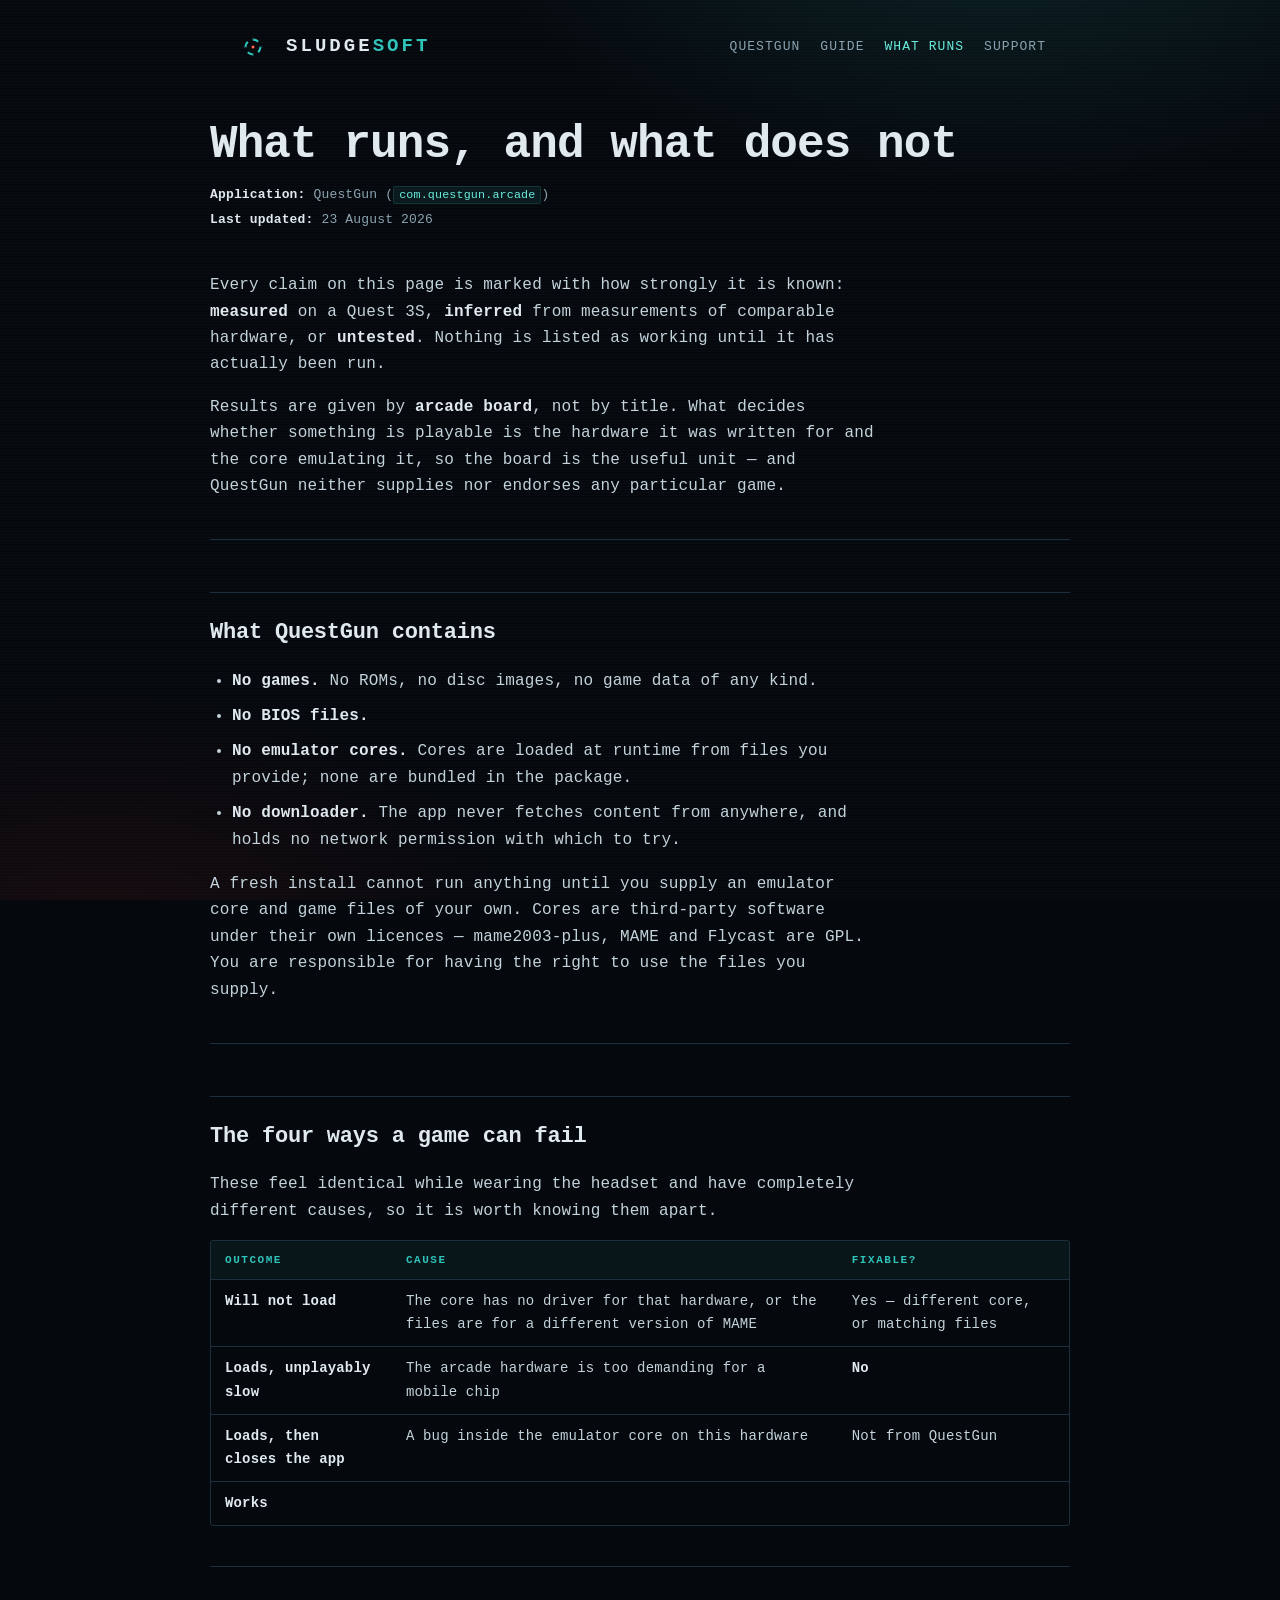
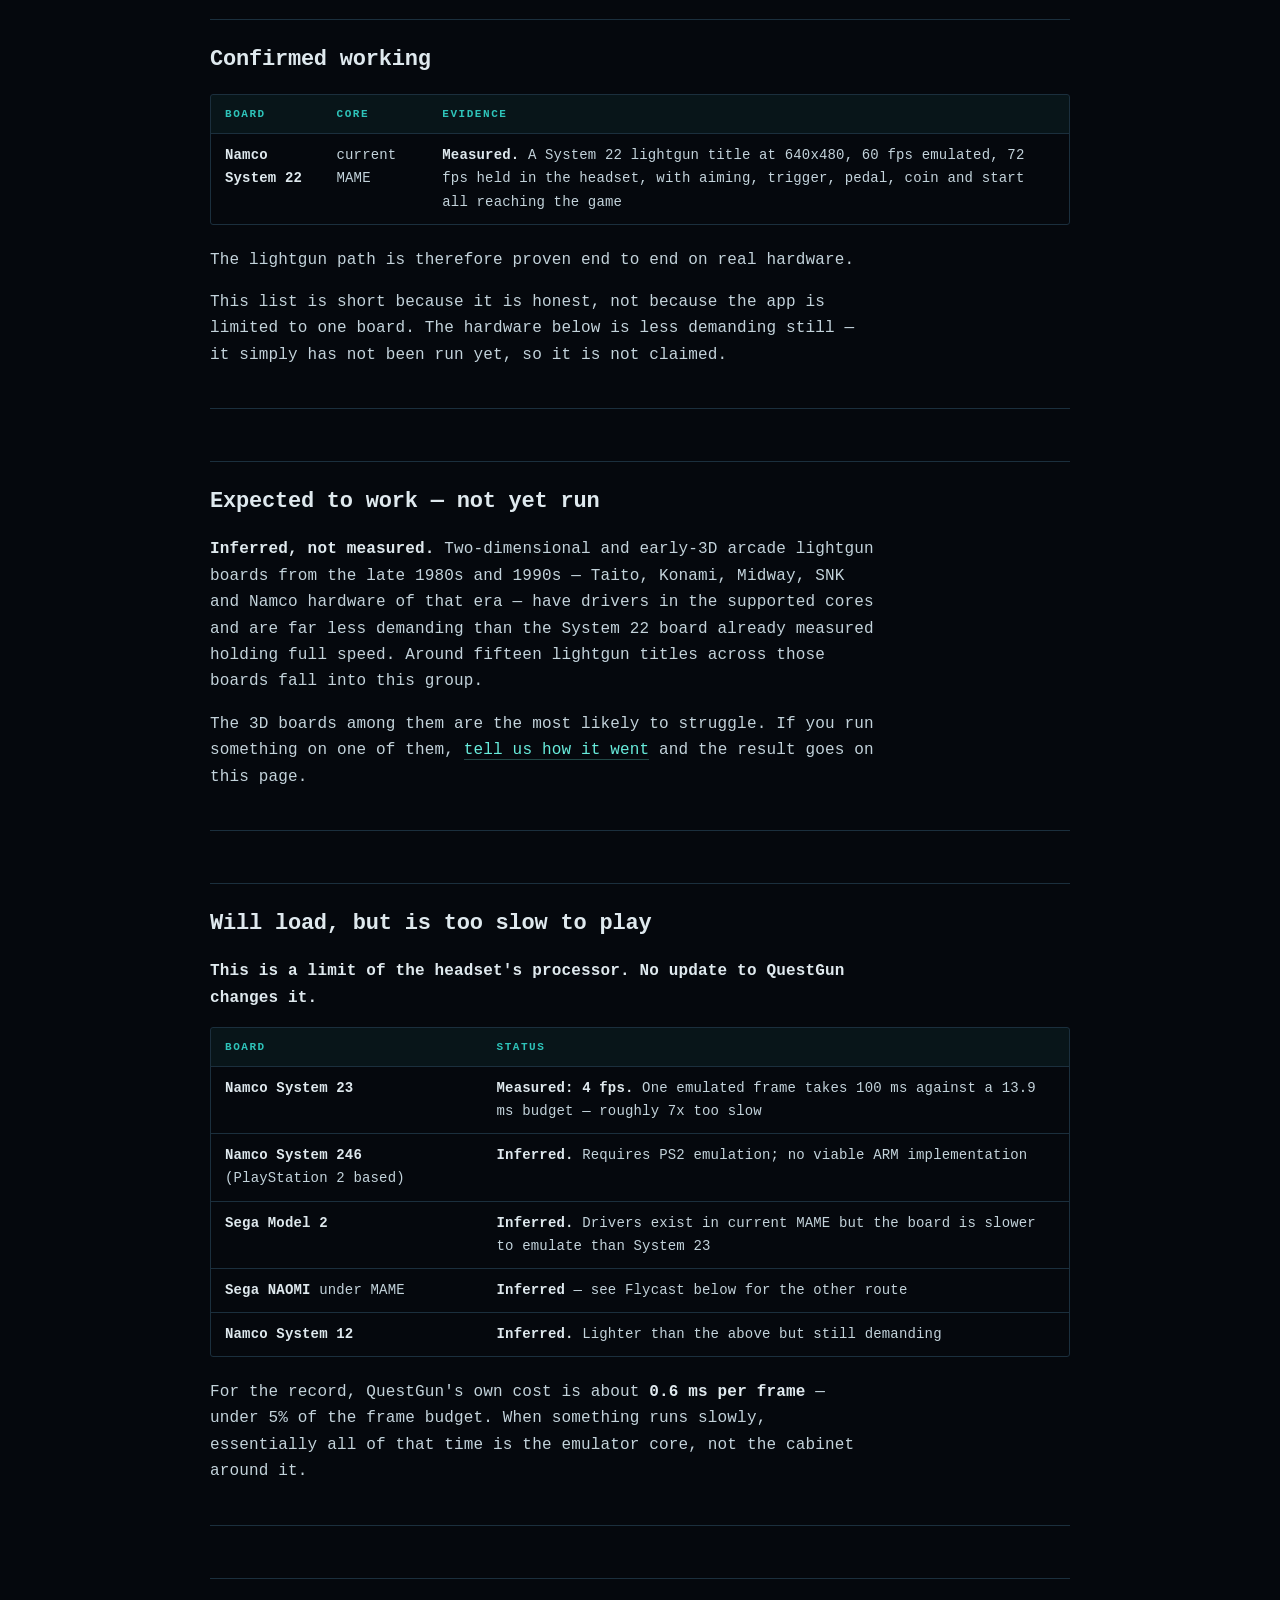
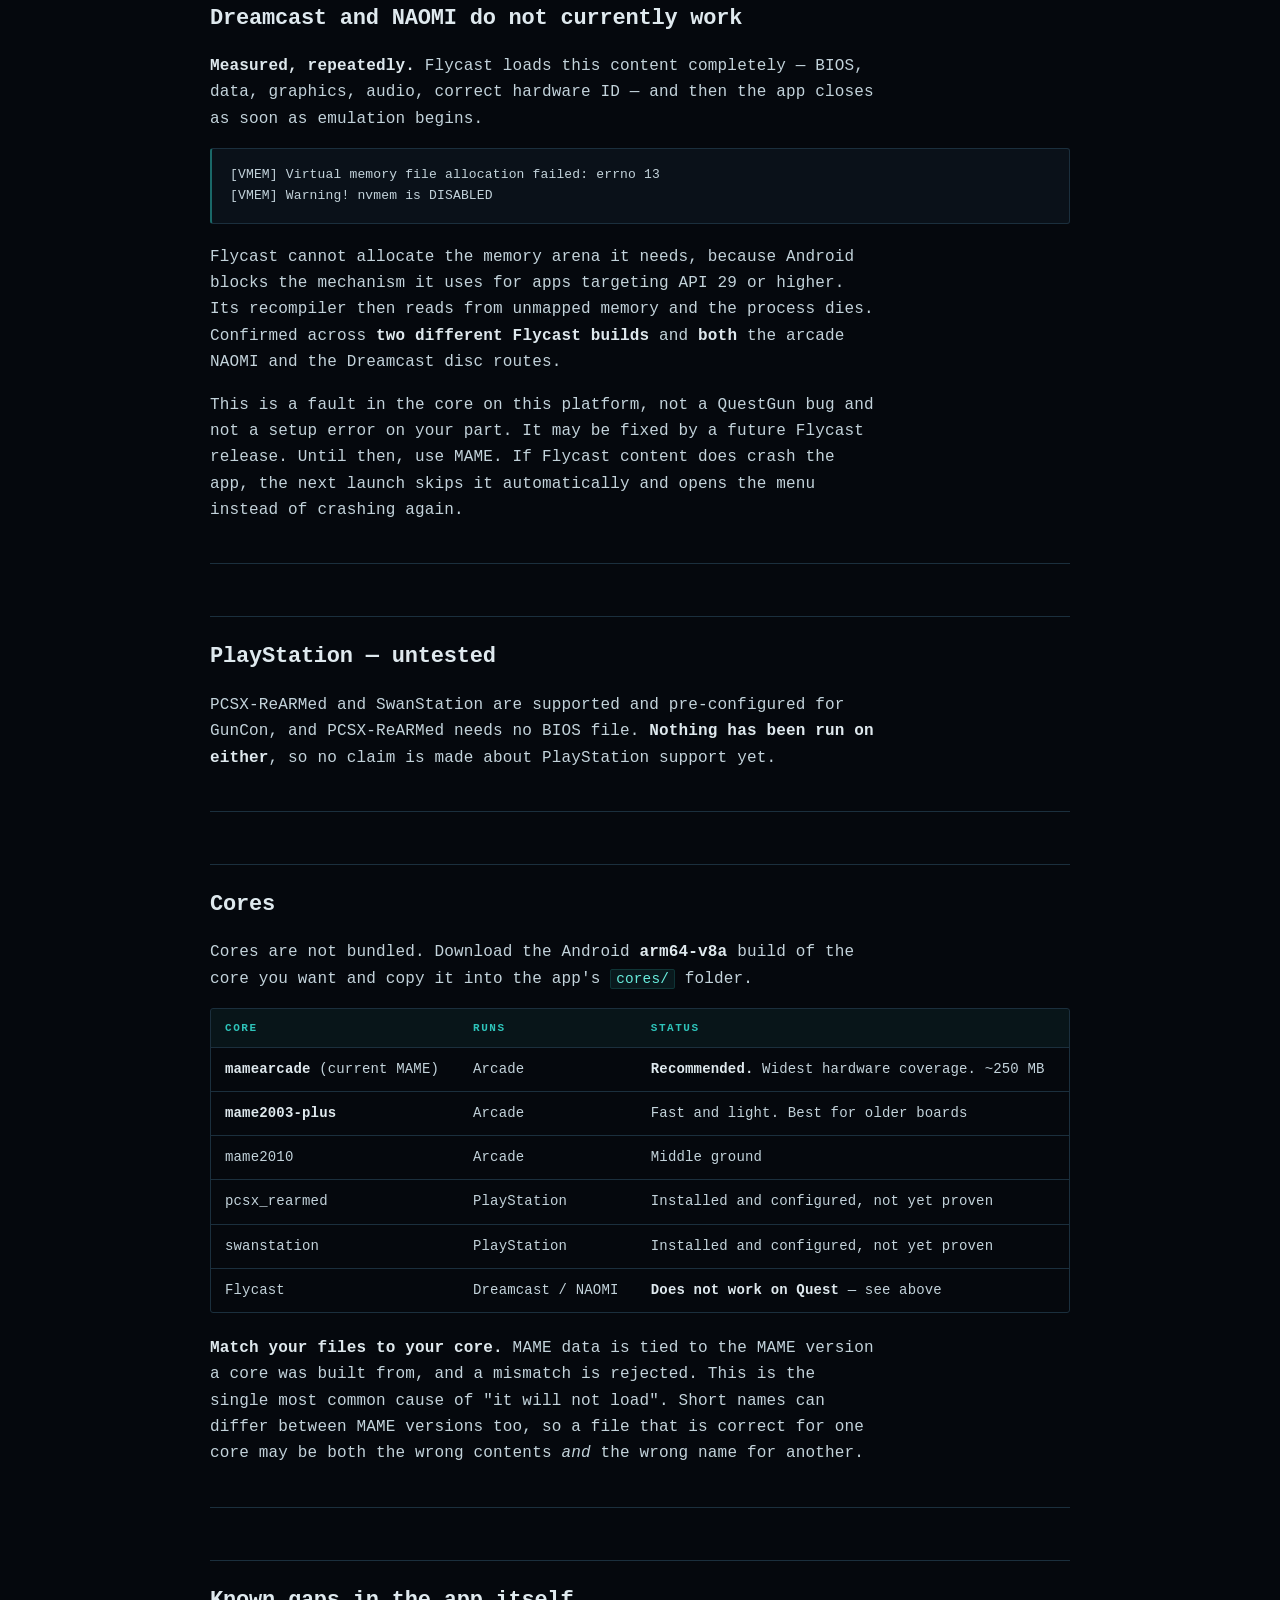
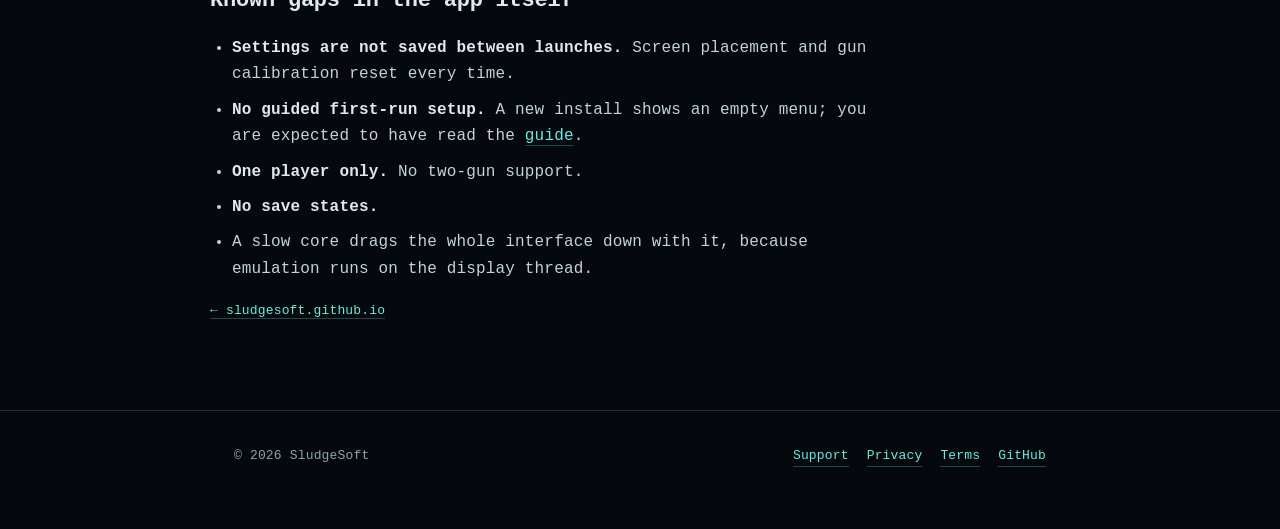
==== compatibility.html @ 379914b1 "Build out the site for the Meta Horizon Store submission The store submission needs working URLs for" ====
<!DOCTYPE html>
<html lang="en">
<head>
<meta charset="utf-8">
<meta name="viewport" content="width=device-width, initial-scale=1">
<title>What runs on QuestGun — compatibility</title>
<meta name="description" content="Measured and inferred compatibility for QuestGun on Meta Quest 3 and 3S, by arcade board: which hardware runs, which is too slow, and why Dreamcast and NAOMI do not work.">
<meta property="og:title" content="What runs on QuestGun — compatibility">
<meta property="og:description" content="Measured and inferred compatibility for QuestGun on Meta Quest 3 and 3S, by arcade board: which hardware runs, which is too slow, and why Dreamcast and NAOMI do not work.">
<meta property="og:type" content="article">
<link rel="icon" href="data:image/svg+xml,%3Csvg xmlns='http://www.w3.org/2000/svg' viewBox='0 0 108 108'%3E%3Crect width='108' height='108' fill='%2305080d'/%3E%3Cg fill='none' stroke='%232ec4ba' stroke-width='6'%3E%3Cpath d='M54 33a21 21 0 0 1 14.85 6.15'/%3E%3Cpath d='M75 54a21 21 0 0 1-6.15 14.85'/%3E%3Cpath d='M54 75a21 21 0 0 1-14.85-6.15'/%3E%3Cpath d='M33 54a21 21 0 0 1 6.15-14.85'/%3E%3C/g%3E%3Ccircle cx='54' cy='54' r='4.5' fill='%23ff3626'/%3E%3C/svg%3E">
<link rel="stylesheet" href="style.css">
</head>
<body>

<a class="skip" href="#main">Skip to content</a>

<header>
  <div class="wrap bar">
    <svg class="mark" viewBox="0 0 108 108" aria-hidden="true">
      <g fill="none" stroke="#2ec4ba" stroke-width="6">
        <path d="M54 33a21 21 0 0 1 14.85 6.15"/>
        <path d="M75 54a21 21 0 0 1-6.15 14.85"/>
        <path d="M54 75a21 21 0 0 1-14.85-6.15"/>
        <path d="M33 54a21 21 0 0 1 6.15-14.85"/>
      </g>
      <g stroke="#1a6868" stroke-width="3">
        <path d="M54 27.5v9M54 71.5v9M27.5 54h9M71.5 54h9"/>
      </g>
      <circle cx="54" cy="54" r="4.5" fill="#ff3626"/>
      <circle cx="54" cy="54" r="1.8" fill="#ffe2d6"/>
    </svg>
    <div class="wordmark"><a href="index.html">Sludge<span>Soft</span></a></div>
    <nav>
      <a href="questgun.html">QuestGun</a>
      <a href="guide.html">Guide</a>
      <a href="compatibility.html" aria-current="page">What runs</a>
      <a href="support.html">Support</a>
    </nav>
  </div>
</header>

<main id="main" class="wrap doc">
<h1 id="what-runs-and-what-does-not">What runs, and what does not</h1>
<p class="meta"><strong>Application:</strong> QuestGun (<code>com.questgun.arcade</code>)<br>
<strong>Last updated:</strong> 23 August 2026</p>
<p>Every claim on this page is marked with how strongly it is known: <strong>measured</strong> on a Quest 3S, <strong>inferred</strong> from measurements of comparable hardware, or <strong>untested</strong>. Nothing is listed as working until it has actually been run.</p>
<p>Results are given by <strong>arcade board</strong>, not by title. What decides whether something is playable is the hardware it was written for and the core emulating it, so the board is the useful unit — and QuestGun neither supplies nor endorses any particular game.</p>
<hr>
<h2 id="what-questgun-contains">What QuestGun contains</h2>
<ul>
  <li><strong>No games.</strong> No ROMs, no disc images, no game data of any kind.</li>
  <li><strong>No BIOS files.</strong></li>
  <li><strong>No emulator cores.</strong> Cores are loaded at runtime from files you provide; none are bundled in the package.</li>
  <li><strong>No downloader.</strong> The app never fetches content from anywhere, and holds no network permission with which to try.</li>
</ul>
<p>A fresh install cannot run anything until you supply an emulator core and game files of your own. Cores are third-party software under their own licences — mame2003-plus, MAME and Flycast are GPL. You are responsible for having the right to use the files you supply.</p>
<hr>
<h2 id="the-four-ways-a-game-can-fail">The four ways a game can fail</h2>
<p>These feel identical while wearing the headset and have completely different causes, so it is worth knowing them apart.</p>
<div class="tablewrap">
<table>
<thead><tr>
<th>Outcome</th>
<th>Cause</th>
<th>Fixable?</th>
</tr></thead>
<tbody>
<tr><td><strong>Will not load</strong></td><td>The core has no driver for that hardware, or the files are for a different version of MAME</td><td>Yes — different core, or matching files</td></tr>
<tr><td><strong>Loads, unplayably slow</strong></td><td>The arcade hardware is too demanding for a mobile chip</td><td><strong>No</strong></td></tr>
<tr><td><strong>Loads, then closes the app</strong></td><td>A bug inside the emulator core on this hardware</td><td>Not from QuestGun</td></tr>
<tr><td><strong>Works</strong></td><td></td><td></td></tr>
</tbody>
</table>
</div>
<hr>
<h2 id="confirmed-working">Confirmed working</h2>
<div class="tablewrap">
<table>
<thead><tr>
<th>Board</th>
<th>Core</th>
<th>Evidence</th>
</tr></thead>
<tbody>
<tr><td><strong>Namco System 22</strong></td><td>current MAME</td><td><strong>Measured.</strong> A System 22 lightgun title at 640x480, 60 fps emulated, 72 fps held in the headset, with aiming, trigger, pedal, coin and start all reaching the game</td></tr>
</tbody>
</table>
</div>
<p>The lightgun path is therefore proven end to end on real hardware.</p>
<p>This list is short because it is honest, not because the app is limited to one board. The hardware below is less demanding still — it simply has not been run yet, so it is not claimed.</p>
<hr>
<h2 id="expected-to-work-not-yet-run">Expected to work — not yet run</h2>
<p><strong>Inferred, not measured.</strong> Two-dimensional and early-3D arcade lightgun boards from the late 1980s and 1990s — Taito, Konami, Midway, SNK and Namco hardware of that era — have drivers in the supported cores and are far less demanding than the System 22 board already measured holding full speed. Around fifteen lightgun titles across those boards fall into this group.</p>
<p>The 3D boards among them are the most likely to struggle. If you run something on one of them, <a href="support.html">tell us how it went</a> and the result goes on this page.</p>
<hr>
<h2 id="will-load-but-is-too-slow-to-play">Will load, but is too slow to play</h2>
<p><strong>This is a limit of the headset's processor. No update to QuestGun changes it.</strong></p>
<div class="tablewrap">
<table>
<thead><tr>
<th>Board</th>
<th>Status</th>
</tr></thead>
<tbody>
<tr><td><strong>Namco System 23</strong></td><td><strong>Measured: 4 fps.</strong> One emulated frame takes 100 ms against a 13.9 ms budget — roughly 7x too slow</td></tr>
<tr><td><strong>Namco System 246</strong> (PlayStation 2 based)</td><td><strong>Inferred.</strong> Requires PS2 emulation; no viable ARM implementation</td></tr>
<tr><td><strong>Sega Model 2</strong></td><td><strong>Inferred.</strong> Drivers exist in current MAME but the board is slower to emulate than System 23</td></tr>
<tr><td><strong>Sega NAOMI</strong> under MAME</td><td><strong>Inferred</strong> — see Flycast below for the other route</td></tr>
<tr><td><strong>Namco System 12</strong></td><td><strong>Inferred.</strong> Lighter than the above but still demanding</td></tr>
</tbody>
</table>
</div>
<p>For the record, QuestGun's own cost is about <strong>0.6 ms per frame</strong> — under 5% of the frame budget. When something runs slowly, essentially all of that time is the emulator core, not the cabinet around it.</p>
<hr>
<h2 id="dreamcast-and-naomi-do-not-currently-work">Dreamcast and NAOMI do not currently work</h2>
<p><strong>Measured, repeatedly.</strong> Flycast loads this content completely — BIOS, data, graphics, audio, correct hardware ID — and then the app closes as soon as emulation begins.</p>
<pre><code>[VMEM] Virtual memory file allocation failed: errno 13
[VMEM] Warning! nvmem is DISABLED</code></pre>
<p>Flycast cannot allocate the memory arena it needs, because Android blocks the mechanism it uses for apps targeting API 29 or higher. Its recompiler then reads from unmapped memory and the process dies. Confirmed across <strong>two different Flycast builds</strong> and <strong>both</strong> the arcade NAOMI and the Dreamcast disc routes.</p>
<p>This is a fault in the core on this platform, not a QuestGun bug and not a setup error on your part. It may be fixed by a future Flycast release. Until then, use MAME. If Flycast content does crash the app, the next launch skips it automatically and opens the menu instead of crashing again.</p>
<hr>
<h2 id="playstation-untested">PlayStation — untested</h2>
<p>PCSX-ReARMed and SwanStation are supported and pre-configured for GunCon, and PCSX-ReARMed needs no BIOS file. <strong>Nothing has been run on either</strong>, so no claim is made about PlayStation support yet.</p>
<hr>
<h2 id="cores">Cores</h2>
<p>Cores are not bundled. Download the Android <strong>arm64-v8a</strong> build of the core you want and copy it into the app's <code>cores/</code> folder.</p>
<div class="tablewrap">
<table>
<thead><tr>
<th>Core</th>
<th>Runs</th>
<th>Status</th>
</tr></thead>
<tbody>
<tr><td><strong>mamearcade</strong> (current MAME)</td><td>Arcade</td><td><strong>Recommended.</strong> Widest hardware coverage. ~250 MB</td></tr>
<tr><td><strong>mame2003-plus</strong></td><td>Arcade</td><td>Fast and light. Best for older boards</td></tr>
<tr><td>mame2010</td><td>Arcade</td><td>Middle ground</td></tr>
<tr><td>pcsx_rearmed</td><td>PlayStation</td><td>Installed and configured, not yet proven</td></tr>
<tr><td>swanstation</td><td>PlayStation</td><td>Installed and configured, not yet proven</td></tr>
<tr><td>Flycast</td><td>Dreamcast / NAOMI</td><td><strong>Does not work on Quest</strong> — see above</td></tr>
</tbody>
</table>
</div>
<p><strong>Match your files to your core.</strong> MAME data is tied to the MAME version a core was built from, and a mismatch is rejected. This is the single most common cause of "it will not load". Short names can differ between MAME versions too, so a file that is correct for one core may be both the wrong contents <em>and</em> the wrong name for another.</p>
<hr>
<h2 id="known-gaps-in-the-app-itself">Known gaps in the app itself</h2>
<ul>
  <li><strong>Settings are not saved between launches.</strong> Screen placement and gun calibration reset every time.</li>
  <li><strong>No guided first-run setup.</strong> A new install shows an empty menu; you are expected to have read the <a href="guide.html">guide</a>.</li>
  <li><strong>One player only.</strong> No two-gun support.</li>
  <li><strong>No save states.</strong></li>
  <li>A slow core drags the whole interface down with it, because emulation runs on the display thread.</li>
</ul>
<p class="backlink"><a href="index.html">&larr; sludgesoft.github.io</a></p>
</main>

<footer>
  <div class="wrap footrow">
    <span>&copy; <span id="yr">2026</span> SludgeSoft</span>
    <span class="sep"></span>
    <a href="support.html">Support</a>
    <a href="privacy.html">Privacy</a>
    <a href="terms.html">Terms</a>
    <a href="https://github.com/sludgesoft-a11y">GitHub</a>
  </div>
</footer>

<script>document.getElementById('yr').textContent = new Date().getFullYear();</script>
</body>
</html>
---- style.css ----
/* SludgeSoft — one stylesheet for the whole site. No external requests. */

:root{
  --deep:#05080d;
  --panel:#0a1119;
  --line:#1b2f3d;
  --teal:#2ec4ba;
  --teal-bright:#68ecdc;
  --teal-dim:#1a6868;
  --laser:#ff3626;
  --ink:#dfe9ee;
  --ink-mid:#c3d3db;
  --ink-dim:#8ba3b0;
  --mono:ui-monospace,"SF Mono",SFMono-Regular,Menlo,Consolas,"Liberation Mono",monospace;
}
*{box-sizing:border-box}
html{-webkit-text-size-adjust:100%;scroll-behavior:smooth}
body{
  margin:0;
  background:var(--deep);
  color:var(--ink);
  font:16px/1.65 var(--mono);
  letter-spacing:.01em;
  background-image:
    radial-gradient(900px 500px at 78% -12%, rgba(46,196,186,.14), transparent 62%),
    radial-gradient(700px 420px at 8% 105%, rgba(255,54,38,.07), transparent 60%);
  background-attachment:fixed;
}
a{color:var(--teal-bright);text-decoration:none;border-bottom:1px solid rgba(104,236,220,.28)}
a:hover{border-bottom-color:var(--teal-bright)}
a:focus-visible,.btn:focus-visible{outline:2px solid var(--teal);outline-offset:3px}
.wrap{max-width:860px;margin:0 auto;padding:0 24px}
.skip{position:absolute;left:-9999px}
.skip:focus{left:24px;top:12px;z-index:5;background:var(--teal);color:var(--deep);padding:8px 14px;border:0}

/* faint scanline texture, in keeping with the arcade subject */
body::before{
  content:"";position:fixed;inset:0;pointer-events:none;z-index:2;
  background:repeating-linear-gradient(180deg,rgba(255,255,255,.018) 0 1px,transparent 1px 3px);
}

header{padding:28px 0 0}
.bar{display:flex;align-items:center;gap:14px}
.mark{width:38px;height:38px;flex:0 0 auto}
.wordmark{font-size:19px;font-weight:700;letter-spacing:.16em;text-transform:uppercase}
.wordmark a{color:inherit;border:0}
.wordmark span{color:var(--teal)}
.bar nav{margin-left:auto;display:flex;flex-wrap:wrap;gap:20px;font-size:13px;letter-spacing:.08em;text-transform:uppercase}
.bar nav a{color:var(--ink-dim);border:0}
.bar nav a:hover,.bar nav a[aria-current]{color:var(--teal-bright)}

.hero{padding:78px 0 64px}
.kicker{
  font-size:12px;letter-spacing:.28em;text-transform:uppercase;color:var(--teal);
  display:flex;align-items:center;gap:12px;margin-bottom:26px;
}
.kicker::after{content:"";height:1px;flex:1;background:linear-gradient(90deg,var(--teal-dim),transparent)}
h1{font-size:clamp(38px,8vw,68px);line-height:1.02;margin:0 0 22px;letter-spacing:-.02em;font-weight:700}
h1 em{font-style:normal;color:var(--teal)}
.lede{font-size:clamp(16px,2.4vw,19px);color:var(--ink-dim);max-width:60ch;margin:0}
.lede strong{color:var(--ink);font-weight:600}

section{padding:52px 0;border-top:1px solid var(--line)}
h2{font-size:12px;letter-spacing:.28em;text-transform:uppercase;color:var(--teal);margin:0 0 28px;font-weight:600}

.card{
  background:linear-gradient(180deg,rgba(16,34,48,.55),rgba(10,17,25,.55));
  border:1px solid var(--line);border-radius:4px;padding:32px;position:relative;overflow:hidden;
}
.card::before{content:"";position:absolute;top:0;bottom:0;left:0;width:2px;background:linear-gradient(180deg,var(--teal),transparent)}
.card h3{margin:0 0 6px;font-size:26px;letter-spacing:-.01em}
.card .sub{color:var(--ink-dim);font-size:14px;margin:0 0 22px;letter-spacing:.04em}
.card p{margin:0 0 16px;color:var(--ink-mid)}

.tags{display:flex;flex-wrap:wrap;gap:8px;margin:22px 0 24px;padding:0;list-style:none}
.tags li{
  font-size:11px;letter-spacing:.12em;text-transform:uppercase;color:var(--ink-dim);
  border:1px solid var(--line);border-radius:2px;padding:4px 9px;
}

.status{display:flex;align-items:center;gap:9px;font-size:13px;color:var(--ink-dim);margin:0 0 22px}
.dot{width:7px;height:7px;border-radius:50%;background:var(--laser);box-shadow:0 0 0 3px rgba(255,54,38,.16)}

.links{display:flex;flex-wrap:wrap;gap:10px}
.btn{
  display:inline-block;font-size:12px;letter-spacing:.14em;text-transform:uppercase;
  padding:10px 18px;border:1px solid var(--teal-dim);border-radius:2px;
  color:var(--teal-bright);background:transparent;transition:background .15s,border-color .15s;
}
.btn:hover{background:rgba(46,196,186,.1);border-color:var(--teal)}
.btn.primary{background:var(--teal);color:var(--deep);border-color:var(--teal);font-weight:700}
.btn.primary:hover{background:var(--teal-bright);border-color:var(--teal-bright)}

.facts{display:grid;grid-template-columns:repeat(auto-fit,minmax(210px,1fr));gap:1px;background:var(--line);border:1px solid var(--line);border-radius:4px;overflow:hidden}
.fact{background:var(--panel);padding:22px}
.fact dt{font-size:11px;letter-spacing:.18em;text-transform:uppercase;color:var(--ink-dim);margin:0 0 8px}
.fact dd{margin:0;font-size:15px;color:var(--ink)}

.prose p{color:var(--ink-mid);max-width:64ch}
.prose p:first-of-type{margin-top:0}

footer{border-top:1px solid var(--line);padding:34px 0 60px;color:var(--ink-dim);font-size:13px}
.footrow{display:flex;flex-wrap:wrap;gap:18px;align-items:center}
.footrow .sep{margin-left:auto}

/* ---- document pages (guide, compatibility, privacy, terms, support) ---- */
.doc{padding:56px 0 72px}
.doc .eyebrow{font-size:12px;letter-spacing:.28em;text-transform:uppercase;color:var(--teal);margin:0 0 18px}
.doc h1{font-size:clamp(30px,5.5vw,46px);margin:0 0 14px}
.doc .meta{color:var(--ink-dim);font-size:13px;margin:0 0 40px;line-height:1.9}
.doc h2{
  font-size:22px;letter-spacing:-.01em;text-transform:none;color:var(--ink);
  font-weight:700;margin:52px 0 16px;padding-top:22px;border-top:1px solid var(--line);
}
.doc h3{font-size:17px;color:var(--teal);margin:34px 0 12px;font-weight:600;letter-spacing:.01em}
.doc h4{font-size:15px;color:var(--ink);margin:26px 0 10px;font-weight:600}
.doc p,.doc li{color:var(--ink-mid)}
.doc p{margin:0 0 16px;max-width:70ch}
.doc ul,.doc ol{margin:0 0 18px;padding-left:22px;max-width:70ch}
.doc li{margin:0 0 9px}
.doc strong{color:var(--ink);font-weight:700}
.doc hr{border:0;border-top:1px solid var(--line);margin:40px 0}
.doc code{
  font-family:var(--mono);font-size:.9em;background:rgba(46,196,186,.09);
  border:1px solid rgba(46,196,186,.16);border-radius:2px;padding:1px 5px;color:var(--teal-bright);
}
.doc pre{
  background:var(--panel);border:1px solid var(--line);border-left:2px solid var(--teal-dim);
  border-radius:3px;padding:16px 18px;overflow-x:auto;font-size:13px;line-height:1.6;margin:0 0 20px;
}
.doc pre code{background:none;border:0;padding:0;color:var(--ink-mid);font-size:inherit}
.doc blockquote{
  margin:0 0 22px;padding:18px 22px;background:rgba(255,54,38,.05);
  border:1px solid rgba(255,54,38,.22);border-left:2px solid var(--laser);border-radius:3px;
}
.doc blockquote p:last-child{margin-bottom:0}
.tablewrap{overflow-x:auto;margin:0 0 22px;border:1px solid var(--line);border-radius:3px}
.doc table{border-collapse:collapse;width:100%;font-size:14px;min-width:420px}
.doc th,.doc td{text-align:left;padding:10px 14px;border-bottom:1px solid var(--line);vertical-align:top}
.doc th{
  background:rgba(46,196,186,.07);color:var(--teal);font-size:11px;
  letter-spacing:.14em;text-transform:uppercase;font-weight:600;white-space:nowrap;
}
.doc tr:last-child td{border-bottom:0}
.doc td{color:var(--ink-mid)}
.doc .toc{
  background:var(--panel);border:1px solid var(--line);border-radius:3px;
  padding:22px 24px 22px 42px;margin:0 0 44px;
}
.doc .toc li{margin:0 0 7px}
.doc .toc li:last-child{margin:0}
.backlink{margin:52px 0 0;font-size:13px}

@media (max-width:620px){
  .hero{padding:56px 0 44px}
  .card{padding:24px}
  .bar nav{display:none}
  .footrow .sep{margin-left:0;width:100%}
  .doc h2{margin-top:40px}
}
@media (prefers-reduced-motion:no-preference){
  .dot{animation:pulse 2.6s ease-in-out infinite}
  @keyframes pulse{0%,100%{opacity:1}50%{opacity:.42}}
}
@media (prefers-reduced-motion:reduce){html{scroll-behavior:auto}}
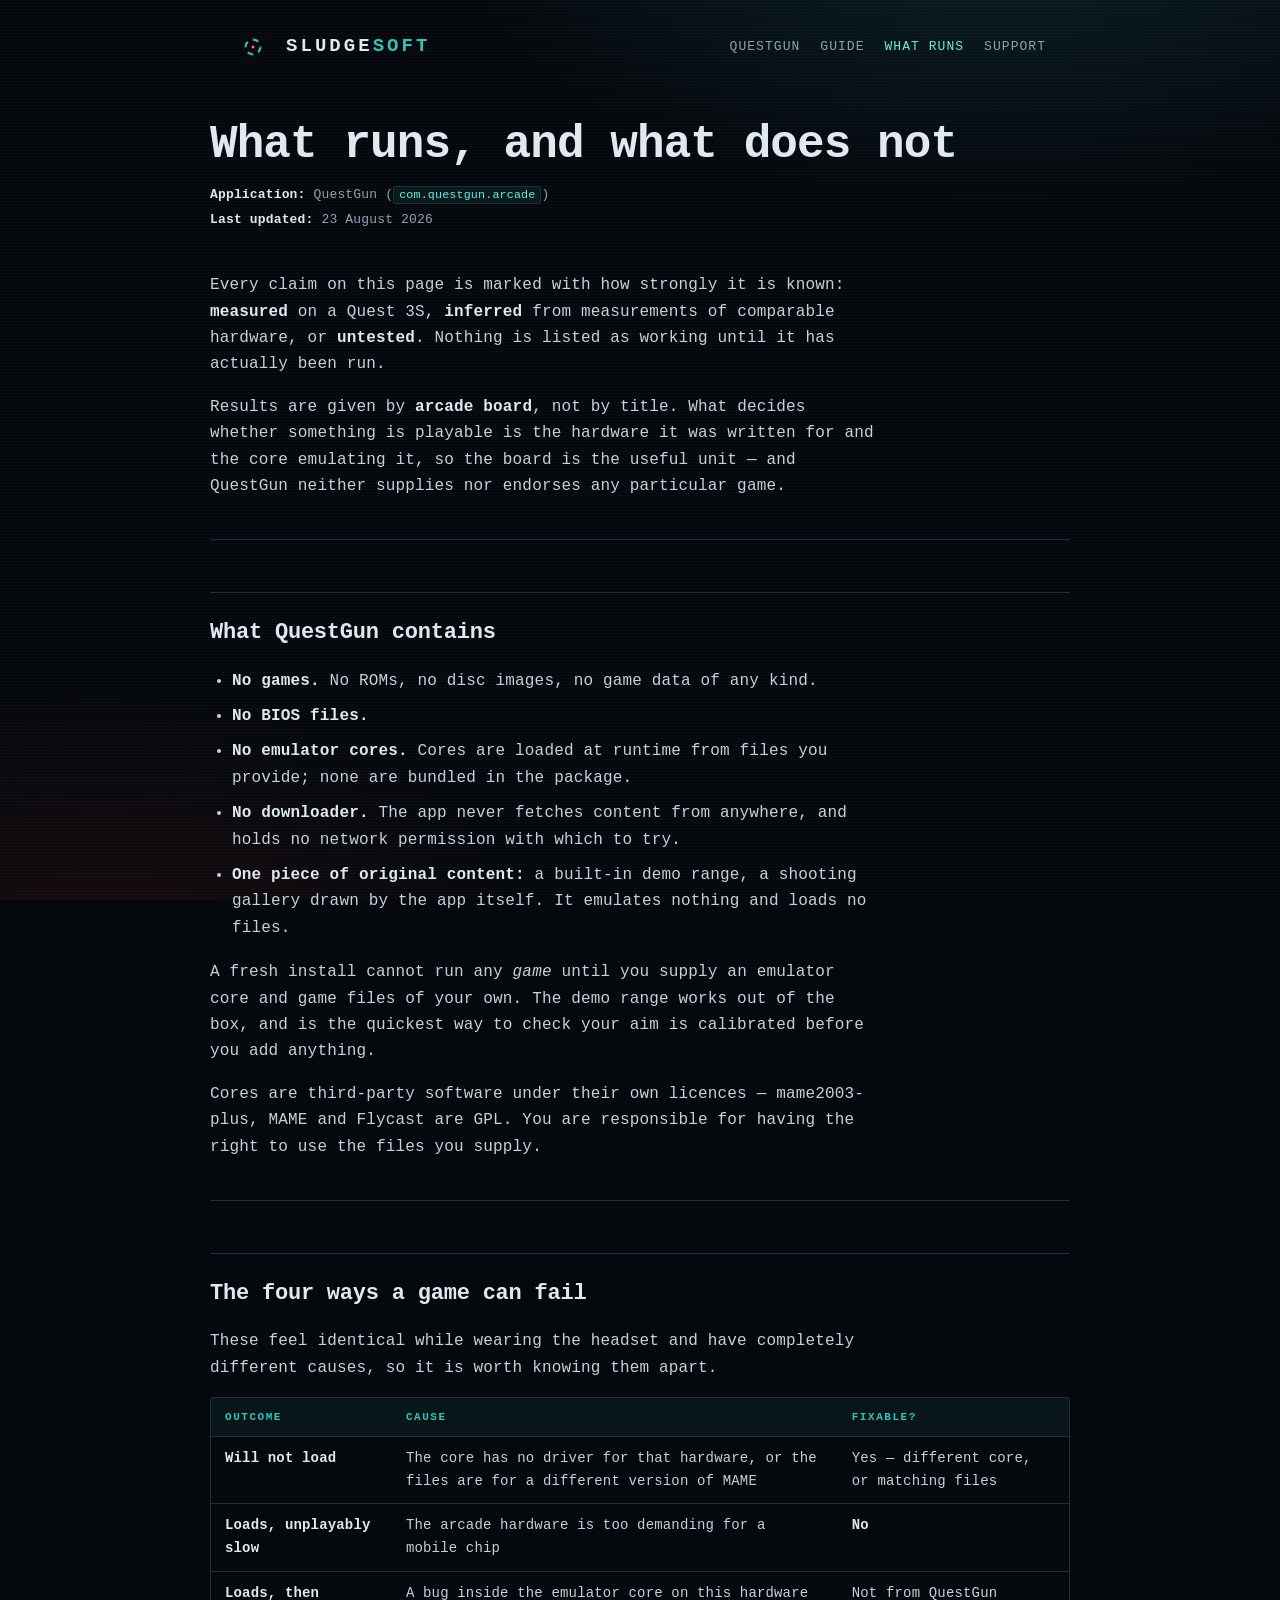
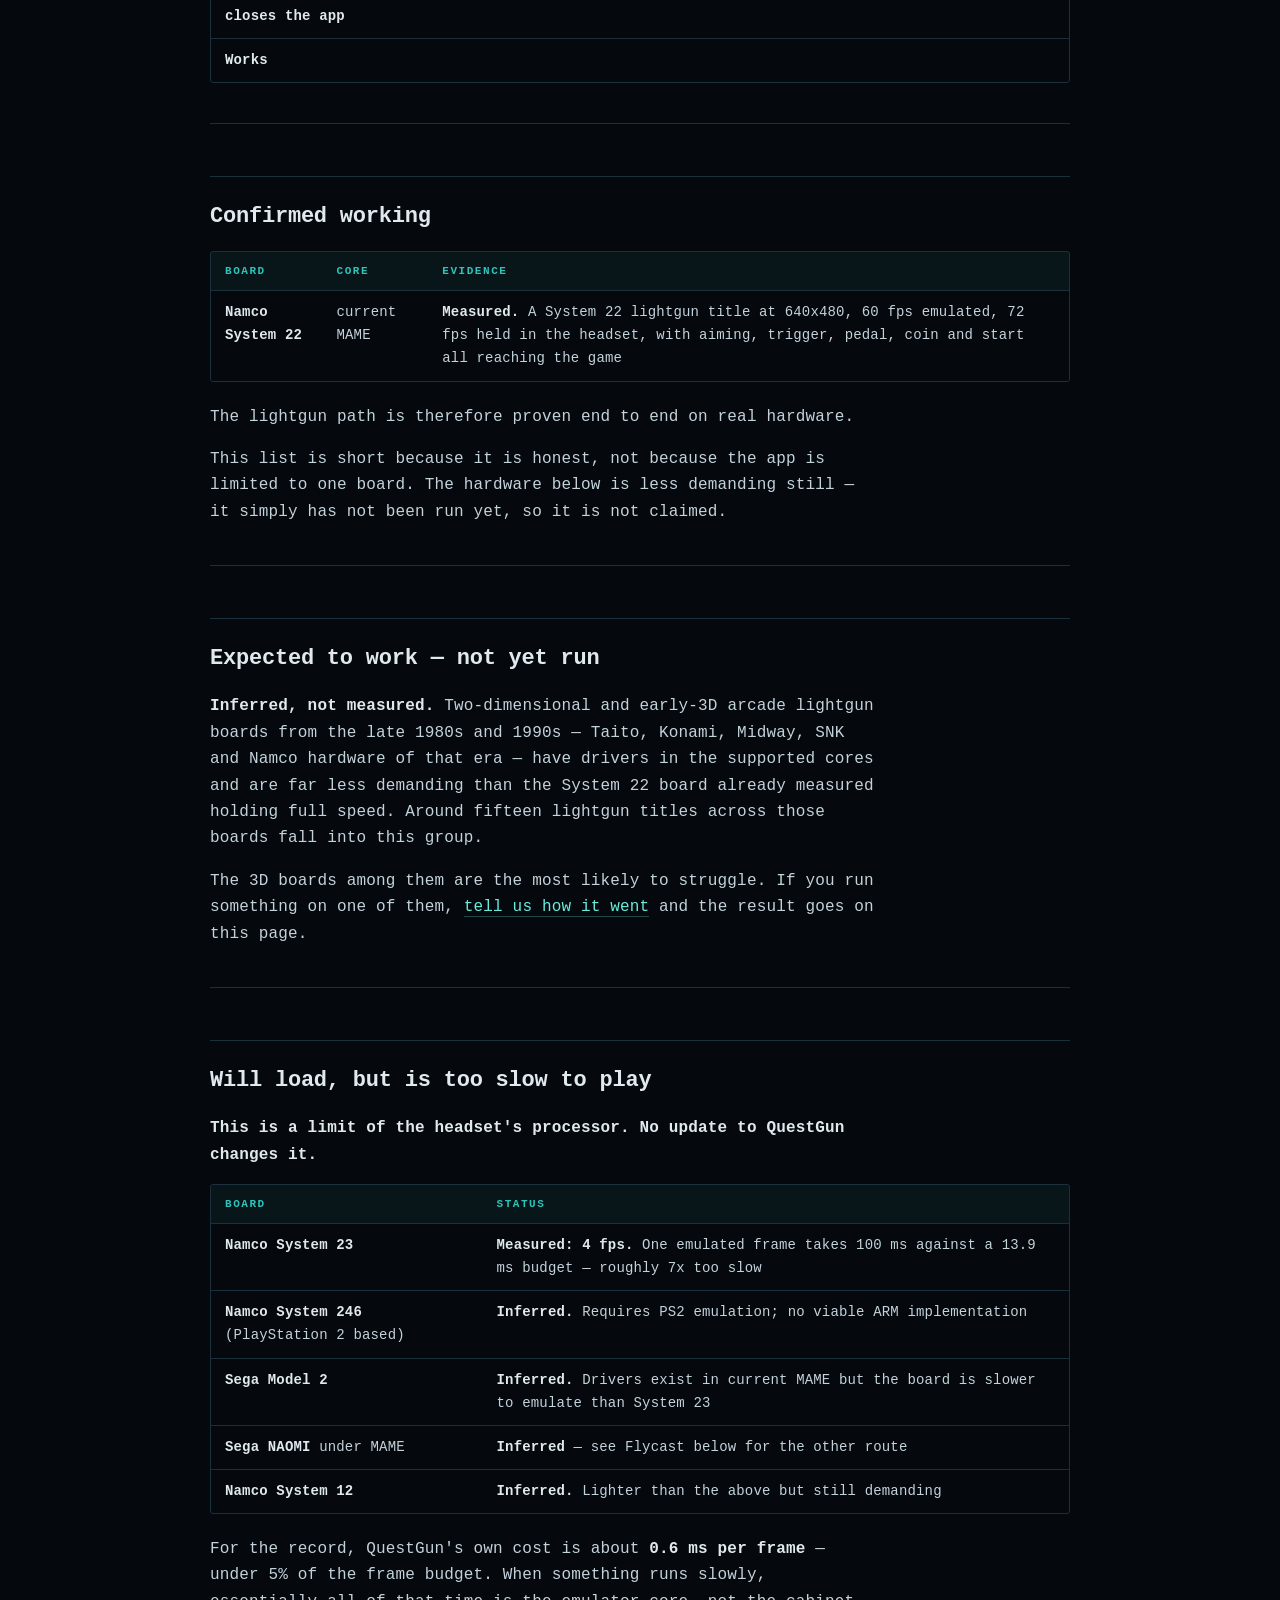
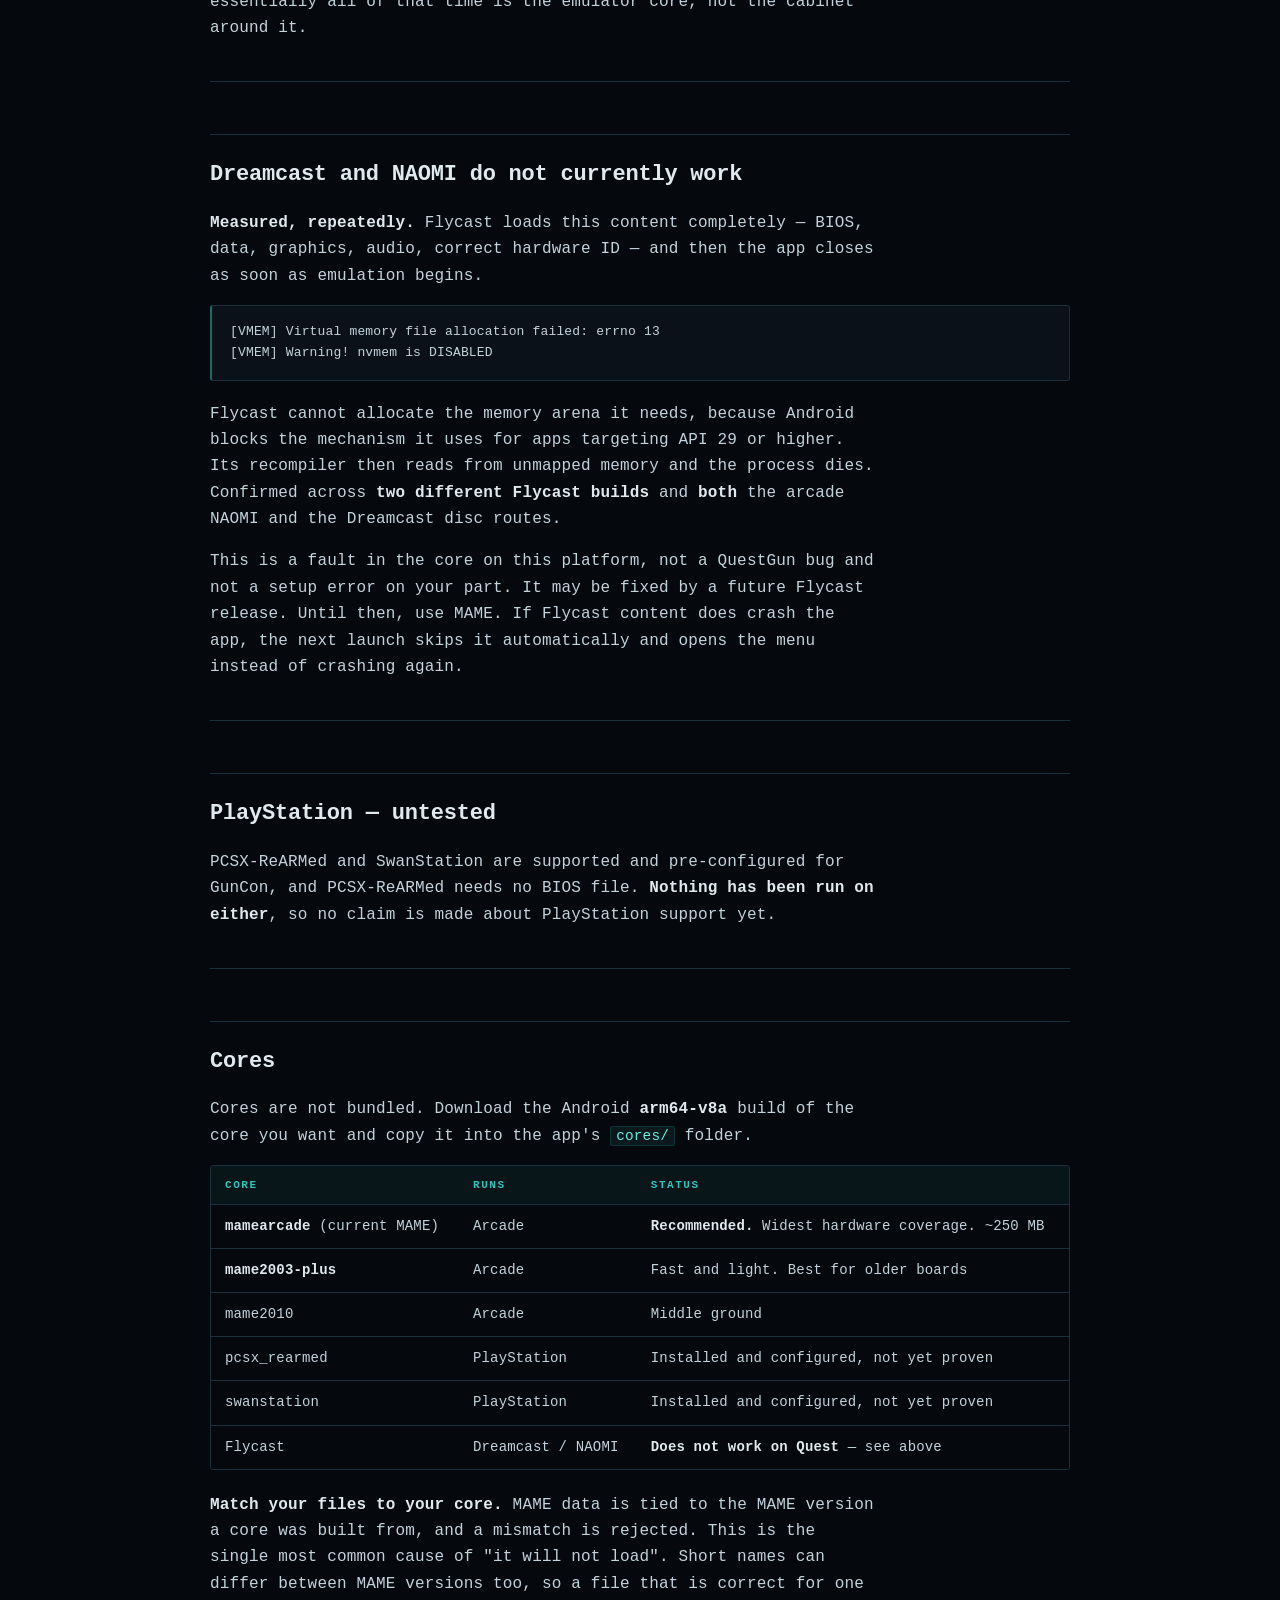
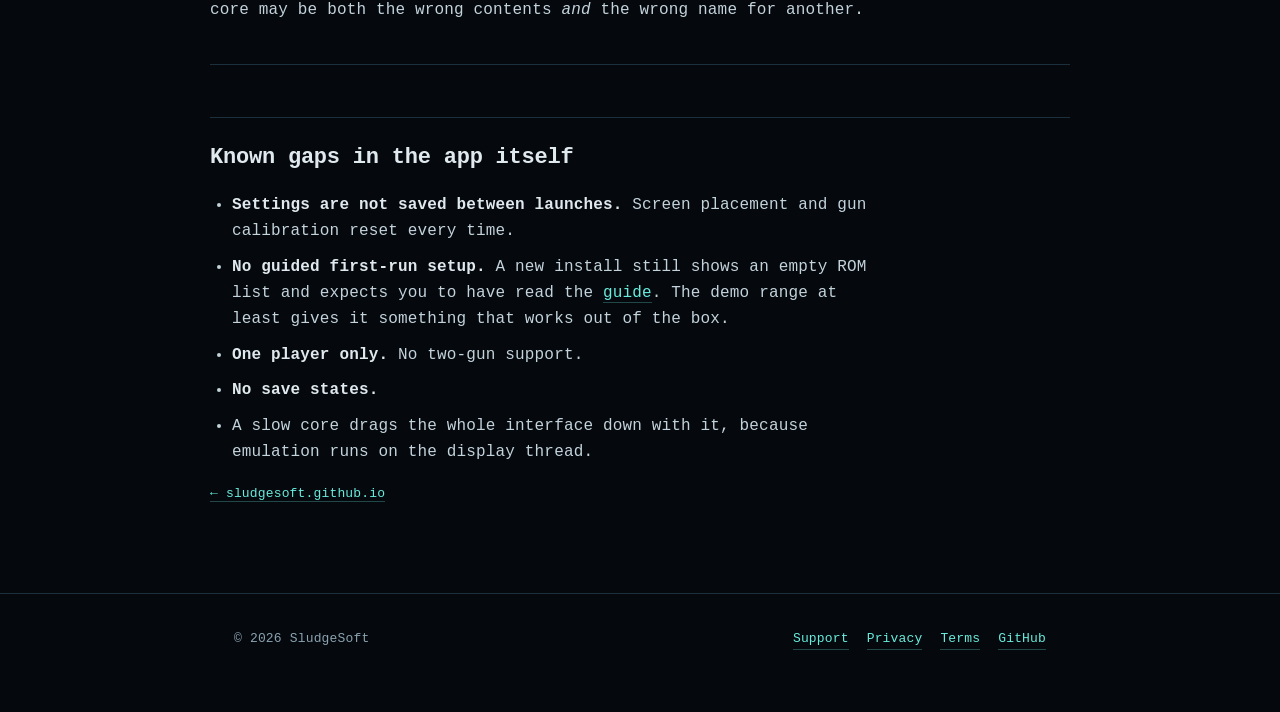
==== commit ce4cc1cc: "Document the built-in demo range The app now ships a shooting gallery it draws itself, so the pages " ====
--- a/compatibility.html
+++ b/compatibility.html
@@ -53,8 +53,10 @@
   <li><strong>No BIOS files.</strong></li>
   <li><strong>No emulator cores.</strong> Cores are loaded at runtime from files you provide; none are bundled in the package.</li>
   <li><strong>No downloader.</strong> The app never fetches content from anywhere, and holds no network permission with which to try.</li>
+  <li><strong>One piece of original content:</strong> a built-in demo range, a shooting gallery drawn by the app itself. It emulates nothing and loads no files.</li>
 </ul>
-<p>A fresh install cannot run anything until you supply an emulator core and game files of your own. Cores are third-party software under their own licences — mame2003-plus, MAME and Flycast are GPL. You are responsible for having the right to use the files you supply.</p>
+<p>A fresh install cannot run any <em>game</em> until you supply an emulator core and game files of your own. The demo range works out of the box, and is the quickest way to check your aim is calibrated before you add anything.</p>
+<p>Cores are third-party software under their own licences — mame2003-plus, MAME and Flycast are GPL. You are responsible for having the right to use the files you supply.</p>
 <hr>
 <h2 id="the-four-ways-a-game-can-fail">The four ways a game can fail</h2>
 <p>These feel identical while wearing the headset and have completely different causes, so it is worth knowing them apart.</p>
@@ -147,7 +149,7 @@
 <h2 id="known-gaps-in-the-app-itself">Known gaps in the app itself</h2>
 <ul>
   <li><strong>Settings are not saved between launches.</strong> Screen placement and gun calibration reset every time.</li>
-  <li><strong>No guided first-run setup.</strong> A new install shows an empty menu; you are expected to have read the <a href="guide.html">guide</a>.</li>
+  <li><strong>No guided first-run setup.</strong> A new install still shows an empty ROM list and expects you to have read the <a href="guide.html">guide</a>. The demo range at least gives it something that works out of the box.</li>
   <li><strong>One player only.</strong> No two-gun support.</li>
   <li><strong>No save states.</strong></li>
   <li>A slow core drags the whole interface down with it, because emulation runs on the display thread.</li>
